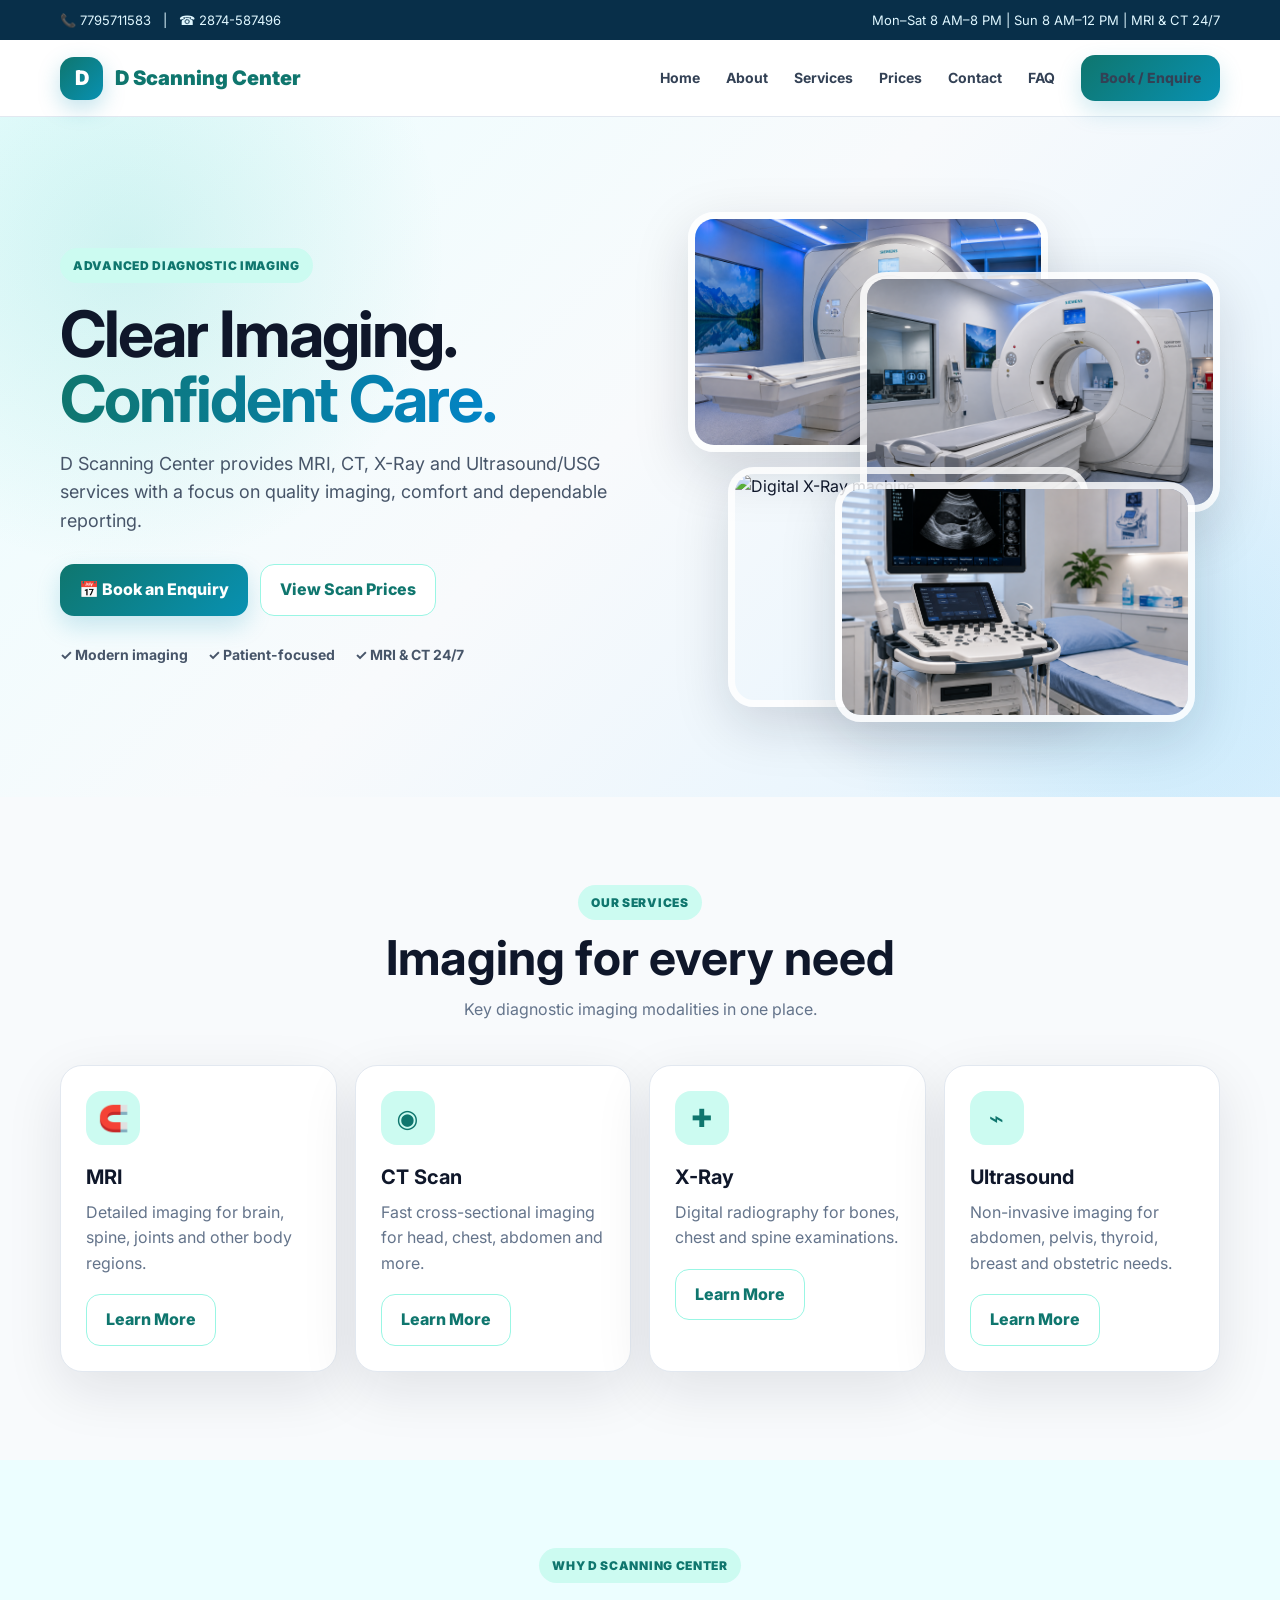
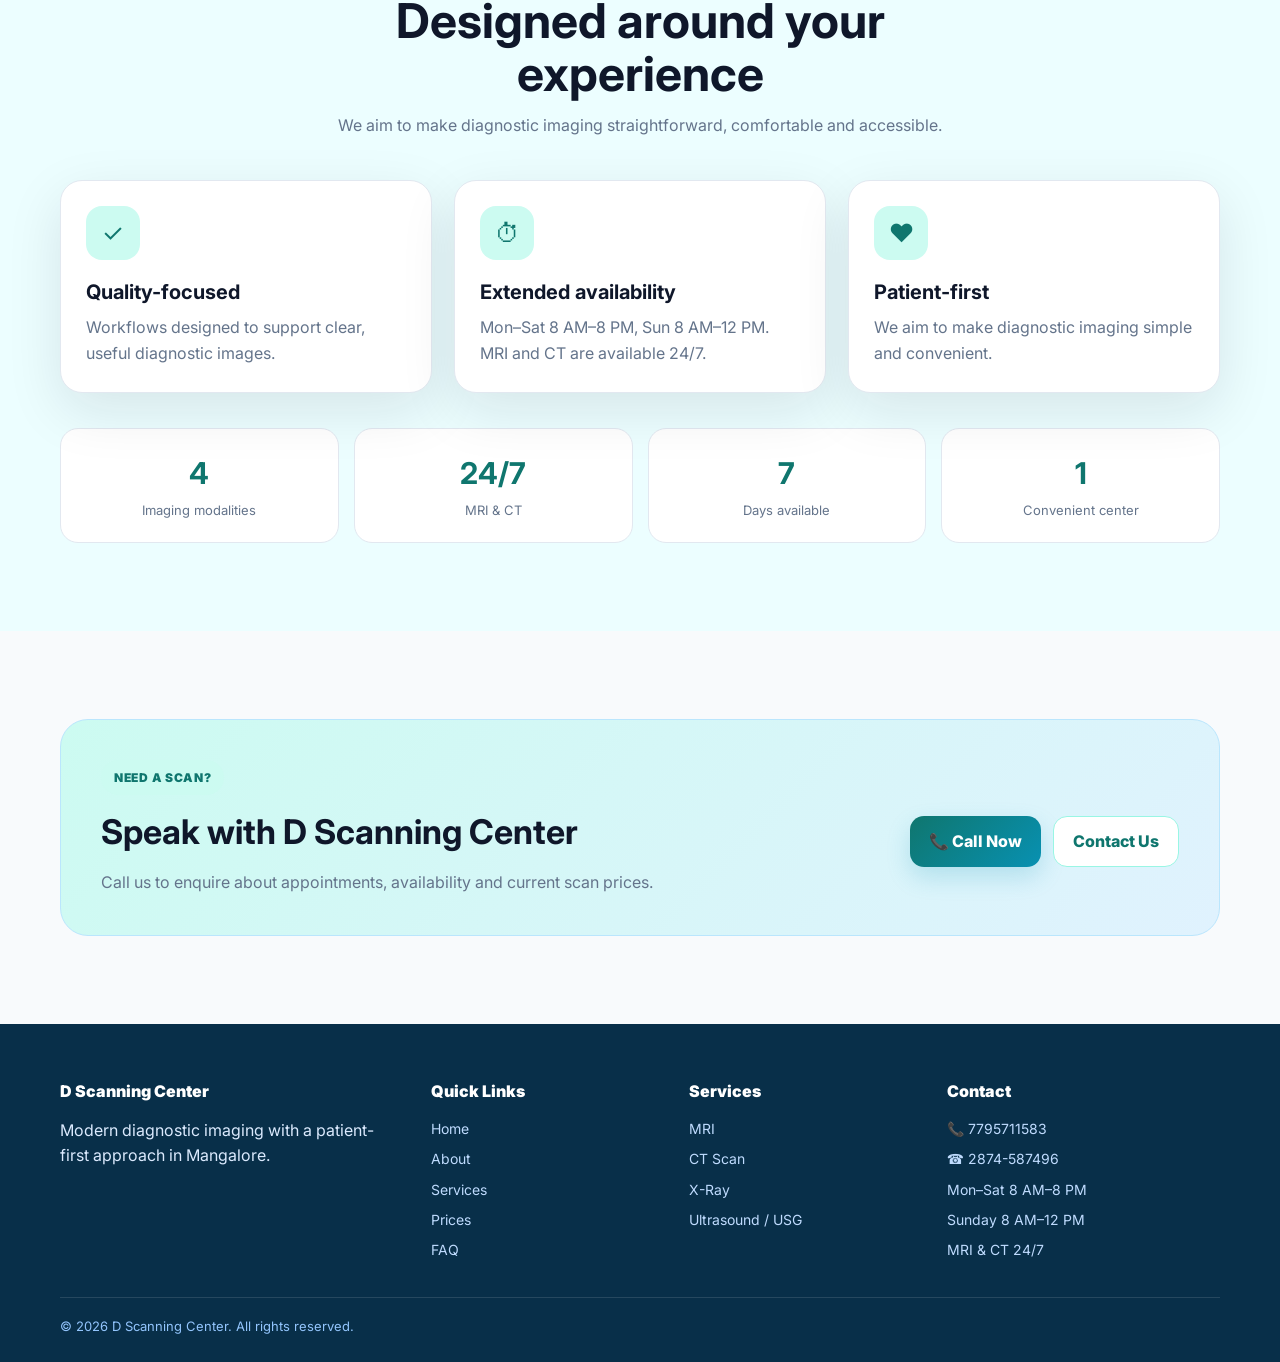
==== D-Scanning-Center/index.html @ b944e271 "first commit" ====
<!doctype html>
<html lang="en">
<head>
    <meta charset="utf-8">
    <meta name="viewport" content="width=device-width, initial-scale=1">

    <title>D Scanning Center | Mangalore</title>

    <meta
        name="description"
        content="D Scanning Center, Mangalore — MRI, CT, X-Ray and Ultrasound/USG diagnostic imaging."
    >

    <link rel="preconnect" href="https://fonts.googleapis.com">
    <link rel="preconnect" href="https://fonts.gstatic.com" crossorigin>

    <link
        href="https://fonts.googleapis.com/css2?family=Inter:wght@400;500;600;700;800;900&display=swap"
        rel="stylesheet"
    >

    <link rel="stylesheet" href="css/style.css">
</head>

<body>

<!-- TOP BAR -->
<div class="topbar">
    <div class="container topbar-inner">
        <span>📞 7795711583 &nbsp; | &nbsp; ☎ 2874-587496</span>

        <span>
            Mon–Sat 8 AM–8 PM |
            Sun 8 AM–12 PM |
            MRI & CT 24/7
        </span>
    </div>
</div>


<!-- HEADER -->
<header>
    <div class="container nav">

        <a class="logo" href="index.html">
            <span class="logo-mark">D</span>
            <span>D Scanning Center</span>
        </a>

        <nav class="navlinks">

            <a href="index.html">Home</a>
            <a href="about.html">About</a>
            <a href="services.html">Services</a>
            <a href="prices.html">Prices</a>
            <a href="contact.html">Contact</a>
            <a href="faq.html">FAQ</a>

            <a class="btn btn-primary" href="contact.html">
                Book / Enquire
            </a>

        </nav>

        <button class="menu-btn" aria-label="Open menu">
            ☰
        </button>

    </div>
</header>


<main>

<!-- HERO -->
<section class="hero">

    <div class="container hero-grid">

        <div class="hero-content reveal">

            <span class="eyebrow">
                ADVANCED DIAGNOSTIC IMAGING
            </span>

            <h1>
                Clear Imaging.
                <br>
                <span class="gradient-text">
                    Confident Care.
                </span>
            </h1>

            <p>
                D Scanning Center provides MRI, CT, X-Ray and
                Ultrasound/USG services with a focus on quality
                imaging, comfort and dependable reporting.
            </p>

            <div class="hero-actions">

                <a class="btn btn-primary" href="contact.html">
                    📅 Book an Enquiry
                </a>

                <a class="btn btn-outline" href="prices.html">
                    View Scan Prices
                </a>

            </div>

            <div class="hero-note">

                <span>✓ Modern imaging</span>
                <span>✓ Patient-focused</span>
                <span>✓ MRI & CT 24/7</span>

            </div>

        </div>


        <!-- MACHINE IMAGES -->

        <div class="hero-visual reveal">

            <img
                class="machine mri"
                src="images/mri.png"
                alt="MRI scanner"
            >

            <img
                class="machine ct"
                src="images/ct.png"
                alt="CT scanner"
            >

            <img
                class="machine xray"
                src="images/xray.png"
                alt="Digital X-Ray machine"
            >

            <img
                class="machine usg"
                src="images/ultrasound.png"
                alt="Ultrasound machine"
            >

        </div>

    </div>

</section>


<!-- SERVICES -->
<section class="section">

    <div class="container">

        <div class="section-head">

            <span class="eyebrow">
                OUR SERVICES
            </span>

            <h2>
                Imaging for every need
            </h2>

            <p>
                Key diagnostic imaging modalities in one place.
            </p>

        </div>


        <div class="grid-4">

            <div class="card reveal">

                <div class="icon">
                    🧲
                </div>

                <h3>
                    MRI
                </h3>

                <p>
                    Detailed imaging for brain, spine,
                    joints and other body regions.
                </p>

                <a
                    class="btn btn-outline card-button"
                    href="services.html#mri"
                >
                    Learn More
                </a>

            </div>


            <div class="card reveal">

                <div class="icon">
                    ◉
                </div>

                <h3>
                    CT Scan
                </h3>

                <p>
                    Fast cross-sectional imaging for
                    head, chest, abdomen and more.
                </p>

                <a
                    class="btn btn-outline card-button"
                    href="services.html#ct"
                >
                    Learn More
                </a>

            </div>


            <div class="card reveal">

                <div class="icon">
                    ✚
                </div>

                <h3>
                    X-Ray
                </h3>

                <p>
                    Digital radiography for bones,
                    chest and spine examinations.
                </p>

                <a
                    class="btn btn-outline card-button"
                    href="services.html#xray"
                >
                    Learn More
                </a>

            </div>


            <div class="card reveal">

                <div class="icon">
                    ⌁
                </div>

                <h3>
                    Ultrasound
                </h3>

                <p>
                    Non-invasive imaging for abdomen,
                    pelvis, thyroid, breast and obstetric needs.
                </p>

                <a
                    class="btn btn-outline card-button"
                    href="services.html#usg"
                >
                    Learn More
                </a>

            </div>

        </div>

    </div>

</section>


<!-- WHY US -->
<section class="section alt">

    <div class="container">

        <div class="section-head">

            <span class="eyebrow">
                WHY D SCANNING CENTER
            </span>

            <h2>
                Designed around your experience
            </h2>

            <p>
                We aim to make diagnostic imaging straightforward,
                comfortable and accessible.
            </p>

        </div>


        <div class="grid-3">

            <div class="card reveal">

                <div class="icon">
                    ✓
                </div>

                <h3>
                    Quality-focused
                </h3>

                <p>
                    Workflows designed to support clear,
                    useful diagnostic images.
                </p>

            </div>


            <div class="card reveal">

                <div class="icon">
                    ⏱
                </div>

                <h3>
                    Extended availability
                </h3>

                <p>
                    Mon–Sat 8 AM–8 PM,
                    Sun 8 AM–12 PM.
                    MRI and CT are available 24/7.
                </p>

            </div>


            <div class="card reveal">

                <div class="icon">
                    ♥
                </div>

                <h3>
                    Patient-first
                </h3>

                <p>
                    We aim to make diagnostic imaging
                    simple and convenient.
                </p>

            </div>

        </div>


        <!-- STATS -->

        <div class="stats">

            <div class="stat">
                <strong>4</strong>
                <span>Imaging modalities</span>
            </div>

            <div class="stat">
                <strong>24/7</strong>
                <span>MRI & CT</span>
            </div>

            <div class="stat">
                <strong>7</strong>
                <span>Days available</span>
            </div>

            <div class="stat">
                <strong>1</strong>
                <span>Convenient center</span>
            </div>

        </div>

    </div>

</section>


<!-- CTA -->
<section class="section">

    <div class="container">

        <div class="cta-box">

            <div>

                <span class="eyebrow">
                    NEED A SCAN?
                </span>

                <h2>
                    Speak with D Scanning Center
                </h2>

                <p>
                    Call us to enquire about appointments,
                    availability and current scan prices.
                </p>

            </div>

            <div class="hero-actions">

                <a
                    class="btn btn-primary"
                    href="tel:7795711583"
                >
                    📞 Call Now
                </a>

                <a
                    class="btn btn-outline"
                    href="contact.html"
                >
                    Contact Us
                </a>

            </div>

        </div>

    </div>

</section>

</main>


<!-- FOOTER -->
<footer>

    <div class="container">

        <div class="footer-grid">

            <div>

                <div class="footer-title">
                    D Scanning Center
                </div>

                <p>
                    Modern diagnostic imaging with a
                    patient-first approach in Mangalore.
                </p>

            </div>


            <div>

                <div class="footer-title">
                    Quick Links
                </div>

                <div class="footer-links">

                    <a href="index.html">Home</a>
                    <a href="about.html">About</a>
                    <a href="services.html">Services</a>
                    <a href="prices.html">Prices</a>
                    <a href="faq.html">FAQ</a>

                </div>

            </div>


            <div>

                <div class="footer-title">
                    Services
                </div>

                <div class="footer-links">

                    <a href="services.html#mri">
                        MRI
                    </a>

                    <a href="services.html#ct">
                        CT Scan
                    </a>

                    <a href="services.html#xray">
                        X-Ray
                    </a>

                    <a href="services.html#usg">
                        Ultrasound / USG
                    </a>

                </div>

            </div>


            <div>

                <div class="footer-title">
                    Contact
                </div>

                <div class="footer-links">

                    <a href="tel:7795711583">
                        📞 7795711583
                    </a>

                    <a href="tel:2874587496">
                        ☎ 2874-587496
                    </a>

                    <span>
                        Mon–Sat 8 AM–8 PM
                    </span>

                    <span>
                        Sunday 8 AM–12 PM
                    </span>

                    <span>
                        MRI & CT 24/7
                    </span>

                </div>

            </div>

        </div>


        <div class="copyright">
            © 2026 D Scanning Center. All rights reserved.
        </div>

    </div>

</footer>


<button
    class="backtop"
    aria-label="Back to top"
>
    ↑
</button>


<script src="js/script.js"></script>

</body>
</html>
---- D-Scanning-Center/css/style.css ----
:root {
    --primary: #0f766e;
    --primary-light: #14b8a6;
    --blue: #0891b2;

    --dark: #0f172a;
    --dark-blue: #082f49;

    --text: #334155;
    --muted: #64748b;

    --white: #ffffff;
    --background: #f8fafc;
    --soft: #ecfeff;

    --border: #e2e8f0;

    --shadow:
        0 18px 55px rgba(15, 23, 42, 0.10);

    --radius: 22px;
}


/* RESET */

* {
    margin: 0;
    padding: 0;
    box-sizing: border-box;
}


html {
    scroll-behavior: smooth;
}


body {
    font-family:
        Inter,
        system-ui,
        -apple-system,
        BlinkMacSystemFont,
        "Segoe UI",
        sans-serif;

    background: var(--background);
    color: var(--dark);

    line-height: 1.6;
}


img {
    max-width: 100%;
    display: block;
}


a {
    text-decoration: none;
    color: inherit;
}


button {
    font-family: inherit;
}


/* CONTAINER */

.container {
    width: min(1160px, 92%);
    margin: auto;
}


/* TOP BAR */

.topbar {
    background: var(--dark-blue);
    color: #dff7ff;

    font-size: 13px;
}


.topbar-inner {
    min-height: 40px;

    display: flex;
    align-items: center;
    justify-content: space-between;

    gap: 20px;
}


/* HEADER */

header {
    position: sticky;
    top: 0;
    z-index: 100;

    background: rgba(255, 255, 255, 0.94);

    backdrop-filter: blur(16px);

    border-bottom:
        1px solid var(--border);
}


.nav {
    height: 76px;

    display: flex;
    align-items: center;
    justify-content: space-between;
}


.logo {
    display: flex;
    align-items: center;
    gap: 12px;

    font-weight: 900;
    font-size: 20px;

    color: var(--primary);
}


.logo-mark {
    width: 43px;
    height: 43px;

    border-radius: 14px;

    display: grid;
    place-items: center;

    color: white;

    background:
        linear-gradient(
            135deg,
            var(--primary),
            var(--blue)
        );

    box-shadow:
        0 8px 22px
        rgba(8, 145, 178, 0.25);
}


/* NAVIGATION */

.navlinks {
    display: flex;
    align-items: center;
    gap: 26px;

    font-size: 14px;
    font-weight: 700;
}


.navlinks a {
    color: var(--text);

    transition: 0.2s ease;
}


.navlinks a:hover {
    color: var(--primary);
}


.menu-btn {
    display: none;

    border: 0;

    background: #ecfeff;

    color: var(--primary);

    border-radius: 12px;

    padding: 10px 13px;

    font-size: 22px;

    cursor: pointer;
}


/* BUTTONS */

.btn {
    display: inline-flex;

    align-items: center;
    justify-content: center;

    gap: 8px;

    border-radius: 14px;

    padding: 12px 19px;

    font-weight: 800;

    border: 0;

    cursor: pointer;

    transition:
        transform 0.25s ease,
        box-shadow 0.25s ease,
        background 0.25s ease;
}


.btn-primary {
    color: white;

    background:
        linear-gradient(
            135deg,
            var(--primary),
            var(--blue)
        );

    box-shadow:
        0 10px 25px
        rgba(8, 145, 178, 0.20);
}


.btn-primary:hover {
    transform: translateY(-2px);

    box-shadow:
        0 14px 30px
        rgba(8, 145, 178, 0.30);
}


.btn-outline {
    background: white;

    color: var(--primary);

    border:
        1px solid #99f6e4;
}


.btn-outline:hover {
    background: #f0fdfa;
}


.card-button {
    margin-top: 18px;
}


/* HERO */

.hero {
    position: relative;

    min-height: 680px;

    overflow: hidden;

    background:
        linear-gradient(
            135deg,
            #ecfeff 0%,
            #f8fafc 48%,
            #e0f2fe 100%
        );
}


.hero::before {
    content: "";

    position: absolute;

    inset: 0;

    background:
        radial-gradient(
            circle at 10% 20%,
            rgba(20, 184, 166, 0.15),
            transparent 25%
        ),

        radial-gradient(
            circle at 90% 80%,
            rgba(14, 165, 233, 0.13),
            transparent 25%
        );
}


.hero-grid {
    position: relative;

    z-index: 2;

    min-height: 680px;

    display: grid;

    grid-template-columns:
        1.05fr
        0.95fr;

    align-items: center;

    gap: 40px;
}


.hero-content {
    position: relative;
    z-index: 5;
}


.eyebrow {
    display: inline-flex;

    padding: 8px 13px;

    border-radius: 999px;

    background: #ccfbf1;

    color: var(--primary);

    font-size: 12px;

    font-weight: 900;

    letter-spacing: 0.7px;
}


h1 {
    font-size:
        clamp(
            42px,
            5vw,
            72px
        );

    line-height: 1.02;

    letter-spacing: -2px;

    margin: 18px 0;
}


.gradient-text {
    background:
        linear-gradient(
            90deg,
            var(--primary),
            #0284c7
        );

    -webkit-background-clip: text;
    background-clip: text;

    color: transparent;
}


.hero p {
    max-width: 650px;

    font-size: 18px;

    color: #475569;
}


.hero-actions {
    display: flex;

    gap: 12px;

    flex-wrap: wrap;

    margin-top: 28px;
}


.hero-note {
    display: flex;

    flex-wrap: wrap;

    gap: 20px;

    margin-top: 28px;

    color: #475569;

    font-size: 14px;

    font-weight: 700;
}


/* MACHINE AREA */

.hero-visual {
    position: relative;

    min-height: 530px;
}


.machine {
    position: absolute;

    width: 360px;
    height: 240px;

    object-fit: cover;

    border-radius: 26px;

    border:
        7px solid
        rgba(255, 255, 255, 0.82);

    box-shadow:
        0 18px 55px
        rgba(15, 23, 42, 0.15);

    animation:
        floatingMachine
        7s
        ease-in-out
        infinite;
}


.mri {
    left: 0;
    top: 20px;

    animation-delay: 0s;
}


.ct {
    right: 0;
    top: 80px;

    animation-delay: 1.5s;
}


.xray {
    left: 40px;
    bottom: 15px;

    animation-delay: 3s;
}


.usg {
    right: 25px;
    bottom: 0;

    animation-delay: 4.5s;
}


@keyframes floatingMachine {

    0%,
    100% {
        transform:
            translateY(0)
            rotate(0deg);
    }

    50% {
        transform:
            translateY(-14px)
            rotate(1deg);
    }
}


/* SECTIONS */

.section {
    padding: 88px 0;
}


.section.alt {
    background: #ecfeff;
}


.section-head {
    max-width: 720px;

    text-align: center;

    margin:
        0 auto 42px;
}


.section-head h2 {
    font-size:
        clamp(
            30px,
            4vw,
            48px
        );

    line-height: 1.1;

    margin: 12px 0;
}


.section-head p {
    color: var(--muted);
}


/* GRIDS */

.grid-4 {
    display: grid;

    grid-template-columns:
        repeat(4, 1fr);

    gap: 18px;
}


.grid-3 {
    display: grid;

    grid-template-columns:
        repeat(3, 1fr);

    gap: 22px;
}


.grid-2 {
    display: grid;

    grid-template-columns:
        repeat(2, 1fr);

    gap: 26px;
}


/* CARDS */

.card {
    background: white;

    border:
        1px solid
        var(--border);

    border-radius: var(--radius);

    padding: 25px;

    box-shadow: var(--shadow);

    transition:
        transform 0.25s ease,
        box-shadow 0.25s ease;
}


.card:hover {
    transform: translateY(-5px);

    box-shadow:
        0 24px 65px
        rgba(15, 23, 42, 0.13);
}


.card h3 {
    font-size: 20px;

    margin-bottom: 7px;
}


.card p {
    color: var(--muted);
}


.icon {
    width: 54px;
    height: 54px;

    border-radius: 16px;

    background: #ccfbf1;

    color: var(--primary);

    display: grid;
    place-items: center;

    font-size: 25px;

    margin-bottom: 16px;
}


/* STATS */

.stats {
    display: grid;

    grid-template-columns:
        repeat(4, 1fr);

    gap: 15px;

    margin-top: 35px;
}


.stat {
    padding: 20px;

    border-radius: 18px;

    background: white;

    border:
        1px solid
        var(--border);

    text-align: center;
}


.stat strong {
    display: block;

    font-size: 30px;

    color: var(--primary);
}


.stat span {
    font-size: 13px;

    color: var(--muted);
}


/* CTA */

.cta-box {
    display: flex;

    align-items: center;

    justify-content: space-between;

    gap: 30px;

    padding: 40px;

    border-radius: 28px;

    background:
        linear-gradient(
            135deg,
            #ccfbf1,
            #e0f2fe
        );

    border:
        1px solid
        #bae6fd;
}


.cta-box h2 {
    font-size: 34px;

    margin: 10px 0;
}


.cta-box p {
    color: var(--muted);
}


/* PAGE HERO */

.page-hero {
    padding: 80px 0;

    background:
        linear-gradient(
            135deg,
            #ecfeff,
            #e0f2fe
        );
}


.page-hero h1 {
    font-size:
        clamp(
            38px,
            5vw,
            58px
        );

    margin: 15px 0 10px;
}


.page-hero p {
    max-width: 700px;

    color: #475569;

    font-size: 17px;
}


/* SERVICE IMAGES */

.service-card {
    padding: 0;

    overflow: hidden;
}


.service-card img {
    width: 100%;

    height: 260px;

    object-fit: cover;
}


.service-body {
    padding: 24px;
}


.service-body h2 {
    margin-bottom: 10px;

    color: var(--primary);
}


/* PRICES */

.price-controls {
    display: flex;

    justify-content: center;

    flex-wrap: wrap;

    gap: 10px;

    margin-bottom: 30px;
}


.filter {
    border:
        1px solid
        #cbd5e1;

    background: white;

    color: #334155;

    padding: 10px 17px;

    border-radius: 999px;

    font-weight: 800;

    cursor: pointer;
}


.filter.active {
    background: var(--primary);

    color: white;

    border-color: var(--primary);
}


.price-group {
    margin: 35px 0;
}


.price-group h2 {
    font-size: 28px;

    margin-bottom: 14px;

    color: var(--primary);
}


.price-table {
    overflow: hidden;

    background: white;

    border:
        1px solid
        var(--border);

    border-radius: 18px;

    box-shadow: var(--shadow);
}


.price-row {
    display: grid;

    grid-template-columns:
        1fr auto;

    gap: 20px;

    padding: 15px 19px;

    border-bottom:
        1px solid
        var(--border);
}


.price-row:last-child {
    border-bottom: 0;
}


.price {
    font-weight: 900;

    color: var(--primary);
}


.note {
    margin-top: 25px;

    padding: 18px 20px;

    border-radius: 16px;

    background: #fffbeb;

    border:
        1px solid
        #fde68a;

    color: #78350f;
}


/* CONTACT */

.contact-list {
    display: grid;

    gap: 14px;
}


.contact-item {
    display: flex;

    align-items: center;

    gap: 15px;

    padding: 17px;

    background: white;

    border:
        1px solid
        var(--border);

    border-radius: 16px;
}


.contact-item .icon {
    flex-shrink: 0;
}


.contact-item b {
    display: block;
}


.contact-item span {
    color: var(--muted);
}


.map {
    min-height: 360px;

    border-radius: 24px;

    background:
        linear-gradient(
            135deg,
            #dff7ff,
            #ccfbf1
        );

    display: grid;

    place-items: center;

    text-align: center;

    border:
        1px solid
        #bae6fd;
}


/* FAQ */

.faq {
    max-width: 850px;

    margin: auto;
}


.faq-item {
    background: white;

    border:
        1px solid
        var(--border);

    border-radius: 16px;

    margin-bottom: 12px;

    overflow: hidden;
}


.faq-q {
    width: 100%;

    display: flex;

    justify-content: space-between;

    align-items: center;

    text-align: left;

    background: white;

    border: 0;

    padding: 19px;

    font: inherit;

    font-weight: 800;

    cursor: pointer;
}


.plus {
    font-size: 24px;

    transition:
        transform 0.25s ease;
}


.faq-a {
    display: none;

    padding:
        0 19px 19px;

    color: var(--muted);
}


.faq-item.open .faq-a {
    display: block;
}


.faq-item.open .plus {
    transform: rotate(45deg);
}


/* FOOTER */

footer {
    background: var(--dark-blue);

    color: #dbeafe;

    padding:
        55px 0 25px;
}


.footer-grid {
    display: grid;

    grid-template-columns:
        1.5fr 1fr 1fr 1.2fr;

    gap: 30px;
}


.footer-title {
    color: white;

    font-weight: 900;

    margin-bottom: 13px;
}


.footer-links {
    display: grid;

    gap: 8px;

    color: #bfdbfe;

    font-size: 14px;
}


.footer-links a:hover {
    color: #5eead4;
}


.copyright {
    border-top:
        1px solid
        rgba(255, 255, 255, 0.12);

    margin-top: 35px;

    padding-top: 18px;

    color: #93c5fd;

    font-size: 13px;
}


/* SCROLL ANIMATION */

.reveal {
    opacity: 0;

    transform:
        translateY(18px);

    transition:
        opacity 0.7s ease,
        transform 0.7s ease;
}


.reveal.show {
    opacity: 1;

    transform:
        translateY(0);
}


/* BACK TO TOP */

.backtop {
    position: fixed;

    right: 20px;

    bottom: 20px;

    width: 46px;
    height: 46px;

    border: 0;

    border-radius: 50%;

    background: var(--primary);

    color: white;

    font-size: 18px;

    display: none;

    place-items: center;

    z-index: 200;

    cursor: pointer;
}


/* TABLET */

@media (max-width: 980px) {

    .navlinks {
        display: none;

        position: absolute;

        top: 76px;

        left: 0;
        right: 0;

        background: white;

        padding: 20px;

        border-bottom:
            1px solid
            var(--border);

        box-shadow:
            0 15px 30px
            rgba(15, 23, 42, 0.08);

        flex-direction: column;

        align-items: stretch;
    }


    .navlinks.mobile-open {
        display: flex;
    }


    .menu-btn {
        display: block;
    }


    .hero-grid {
        grid-template-columns: 1fr;

        padding: 70px 0;
    }


    .hero-visual {
        min-height: 500px;
    }


    .grid-4 {
        grid-template-columns:
            repeat(2, 1fr);
    }


    .footer-grid {
        grid-template-columns:
            repeat(2, 1fr);
    }

}


/* MOBILE */

@media (max-width: 680px) {

    .topbar-inner {
        flex-direction: column;

        justify-content: center;

        gap: 3px;

        padding: 7px 0;
    }


    .nav {
        height: 68px;
    }


    .navlinks {
        top: 68px;
    }


    .logo {
        font-size: 17px;
    }


    .logo-mark {
        width: 39px;
        height: 39px;
    }


    .hero {
        min-height: auto;
    }


    .hero-grid {
        min-height: auto;

        padding:
            65px 0 30px;
    }


    h1 {
        letter-spacing: -1.5px;
    }


    .hero p {
        font-size: 16px;
    }


    .hero-visual {
        min-height: 440px;

        margin-top: 10px;
    }


    .machine {
        width: 220px;
        height: 150px;

        border-width: 5px;
    }


    .mri {
        left: 0;
        top: 5px;
    }


    .ct {
        right: 0;
        top: 70px;
    }


    .xray {
        left: 0;
        bottom: 50px;
    }


    .usg {
        right: 0;
        bottom: 0;
    }


    .section {
        padding: 65px 0;
    }


    .grid-4,
    .grid-3,
    .grid-2,
    .stats {
        grid-template-columns: 1fr;
    }


    .footer-grid {
        grid-template-columns: 1fr;
    }


    .page-hero {
        padding: 60px 0;
    }


    .price-row {
        grid-template-columns: 1fr;

        gap: 5px;
    }


    .cta-box {
        flex-direction: column;

        align-items: flex-start;

        padding: 28px;
    }


    .cta-box h2 {
        font-size: 28px;
    }

}


/* REDUCED MOTION */

@media (prefers-reduced-motion: reduce) {

    html {
        scroll-behavior: auto;
    }


    .machine,
    .reveal {
        animation: none;

        transition: none;
    }

}
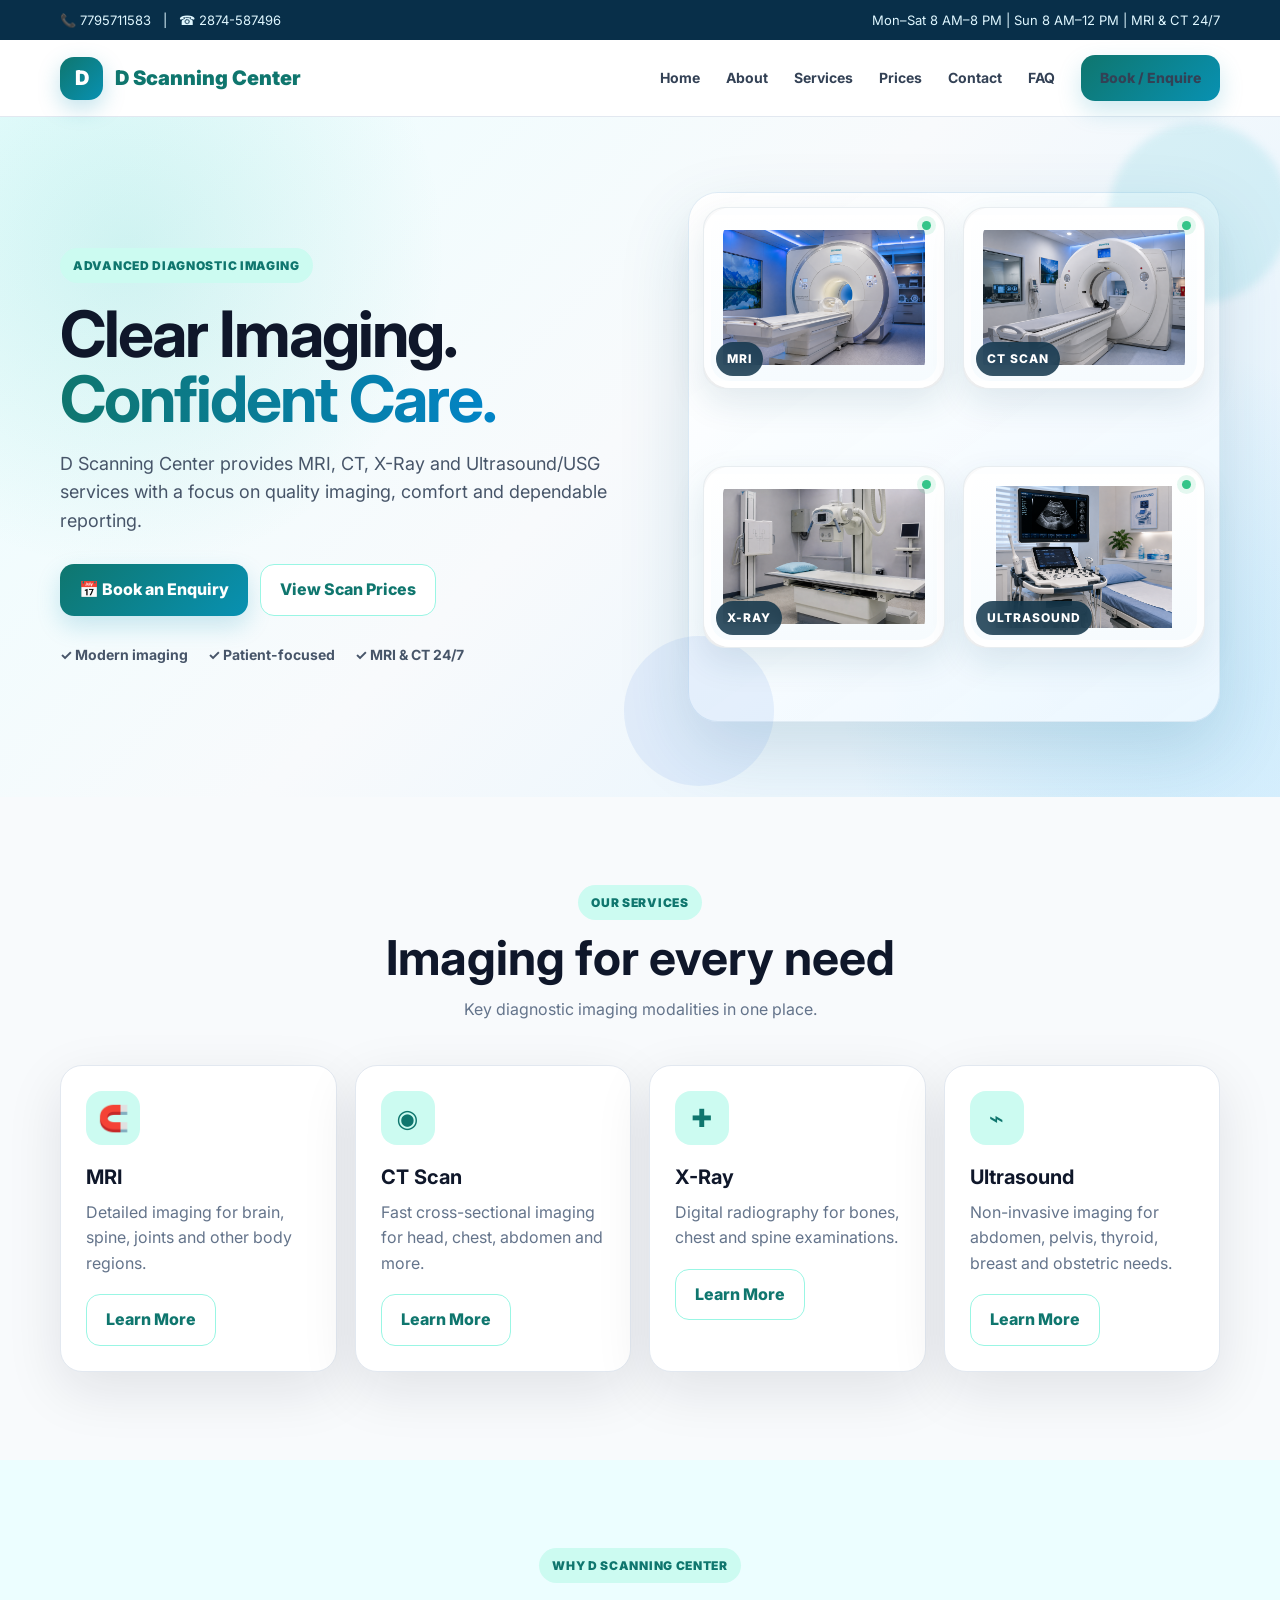
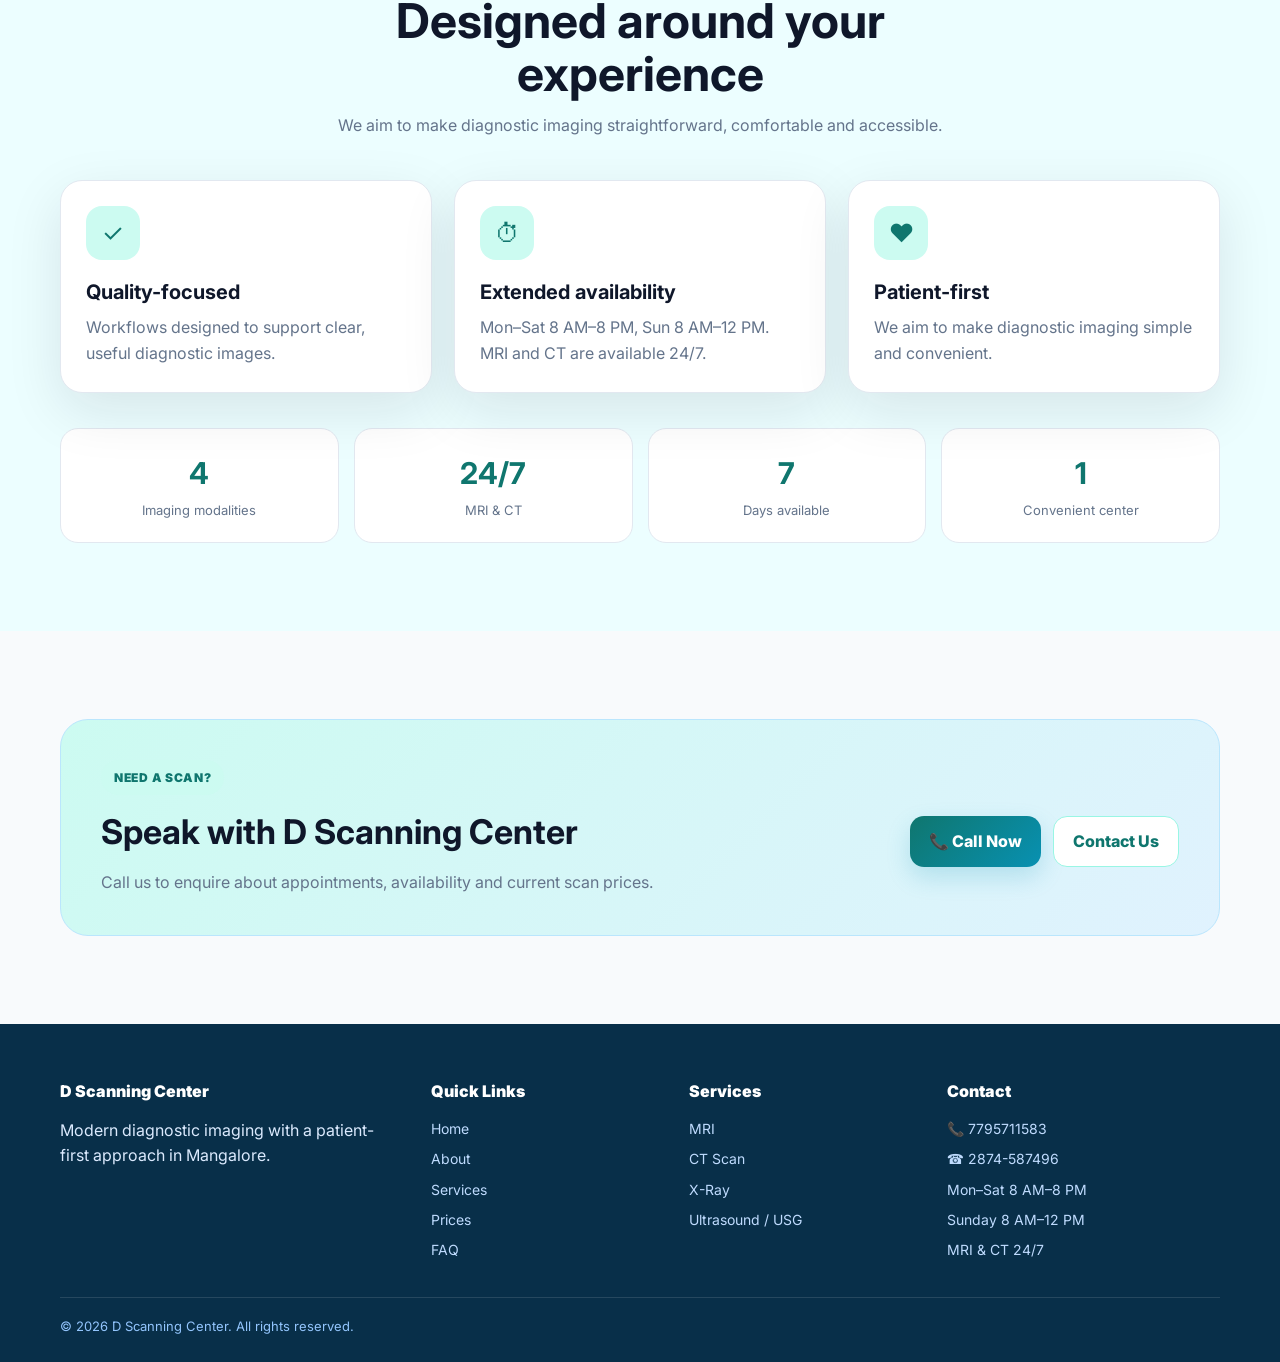
==== commit 913a725d: "2ndcommit" ====
--- a/D-Scanning-Center/index.html
+++ b/D-Scanning-Center/index.html
@@ -20,6 +20,102 @@
     >
 
     <link rel="stylesheet" href="css/style.css">
+
+<style>
+/* ===== Updated 4-machine hero ===== */
+.hero { overflow: hidden; }
+.hero-grid { align-items: center; }
+.hero-visual {
+    position: relative;
+    width: 100%;
+    display: grid !important;
+    grid-template-columns: repeat(2, minmax(0, 1fr));
+    gap: 18px;
+    padding: 14px;
+    border-radius: 30px;
+    background: linear-gradient(145deg, rgba(255,255,255,.92), rgba(239,248,255,.88));
+    border: 1px solid rgba(80,145,190,.16);
+    box-shadow: 0 28px 70px rgba(25, 91, 125, .16);
+    isolation: isolate;
+}
+.hero-visual::before {
+    content: '';
+    position: absolute;
+    width: 180px; height: 180px;
+    right: -70px; top: -70px;
+    border-radius: 50%;
+    background: rgba(72, 190, 210, .16);
+    filter: blur(4px);
+    z-index: -1;
+}
+.hero-visual::after {
+    content: '';
+    position: absolute;
+    width: 150px; height: 150px;
+    left: -65px; bottom: -65px;
+    border-radius: 50%;
+    background: rgba(72, 125, 220, .10);
+    z-index: -1;
+}
+.machine-card {
+    position: relative;
+    min-width: 0;
+    aspect-ratio: 4 / 3;
+    overflow: hidden;
+    border-radius: 22px;
+    background: #fff;
+    border: 1px solid rgba(30, 80, 110, .10);
+    box-shadow: 0 14px 35px rgba(22, 70, 100, .11);
+    transition: transform .35s ease, box-shadow .35s ease;
+}
+.machine-card:hover {
+    transform: translateY(-7px) scale(1.015);
+    box-shadow: 0 22px 45px rgba(22, 70, 100, .18);
+}
+.machine-card img {
+    display: block;
+    width: 100%;
+    height: 100%;
+    object-fit: contain !important;
+    object-position: center;
+    padding: 12px;
+    background: linear-gradient(180deg, #ffffff 0%, #f6fbfe 100%);
+}
+.machine-card .machine-label {
+    position: absolute;
+    left: 12px; bottom: 12px;
+    padding: 7px 11px;
+    border-radius: 999px;
+    color: #fff;
+    background: rgba(12, 48, 70, .82);
+    backdrop-filter: blur(8px);
+    font-size: 12px;
+    font-weight: 800;
+    letter-spacing: .08em;
+    text-transform: uppercase;
+}
+.machine-card .machine-dot {
+    position: absolute;
+    top: 13px; right: 13px;
+    width: 9px; height: 9px;
+    border-radius: 50%;
+    background: #35c58a;
+    box-shadow: 0 0 0 5px rgba(53,197,138,.13);
+}
+.hero-visual .machine { position: static !important; }
+@media (max-width: 900px) {
+    .hero-grid { grid-template-columns: 1fr !important; }
+    .hero-visual { margin-top: 18px; }
+}
+@media (max-width: 560px) {
+    .hero-visual { gap: 10px; padding: 9px; border-radius: 22px; }
+    .machine-card { border-radius: 16px; }
+    .machine-card img { padding: 7px; }
+    .machine-card .machine-label { left: 8px; bottom: 8px; padding: 5px 8px; font-size: 9px; }
+    .machine-card .machine-dot { top: 10px; right: 10px; }
+}
+</style>
+
 </head>
 
 <body>
@@ -119,35 +215,31 @@
 
         </div>
 
-
-        <!-- MACHINE IMAGES -->
-
-        <div class="hero-visual reveal">
-
-            <img
-                class="machine mri"
-                src="images/mri.png"
-                alt="MRI scanner"
-            >
-
-            <img
-                class="machine ct"
-                src="images/ct.png"
-                alt="CT scanner"
-            >
-
-            <img
-                class="machine xray"
-                src="images/xray.png"
-                alt="Digital X-Ray machine"
-            >
-
-            <img
-                class="machine usg"
-                src="images/ultrasound.png"
-                alt="Ultrasound machine"
-            >
-
+        <!-- MACHINE IMAGES — all four machines visible -->
+        <div class="hero-visual reveal" aria-label="D Scanning Center imaging equipment">
+            <div class="machine-card">
+                <span class="machine-dot" aria-hidden="true"></span>
+                <img src="images/mri.png" alt="MRI scanner" class="machine mri">
+                <span class="machine-label">MRI</span>
+            </div>
+
+            <div class="machine-card">
+                <span class="machine-dot" aria-hidden="true"></span>
+                <img src="images/ct.png" alt="CT scanner" class="machine ct">
+                <span class="machine-label">CT Scan</span>
+            </div>
+
+            <div class="machine-card">
+                <span class="machine-dot" aria-hidden="true"></span>
+                <img src="images/xray.png" alt="Digital X-Ray machine" class="machine xray">
+                <span class="machine-label">X-Ray</span>
+            </div>
+
+            <div class="machine-card">
+                <span class="machine-dot" aria-hidden="true"></span>
+                <img src="images/ultrasound.png" alt="Ultrasound machine" class="machine usg">
+                <span class="machine-label">Ultrasound</span>
+            </div>
         </div>
 
     </div>
